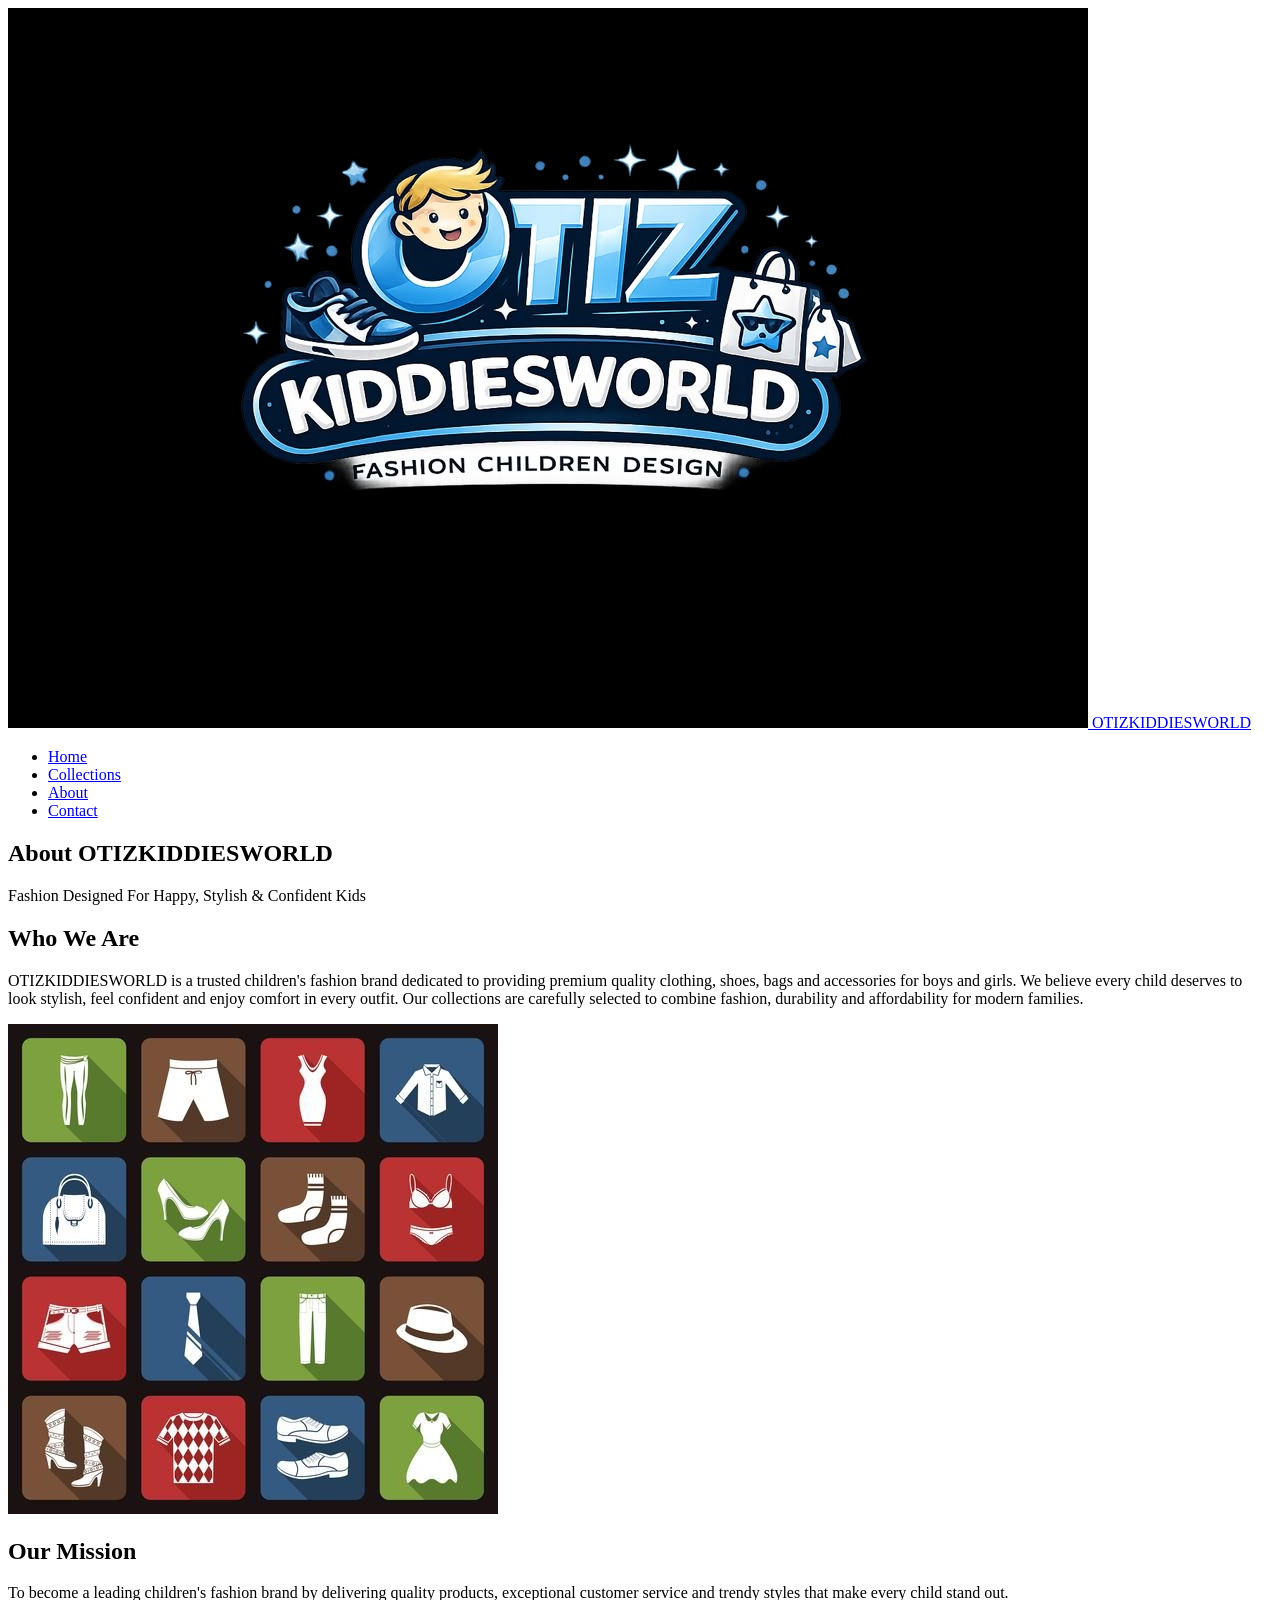
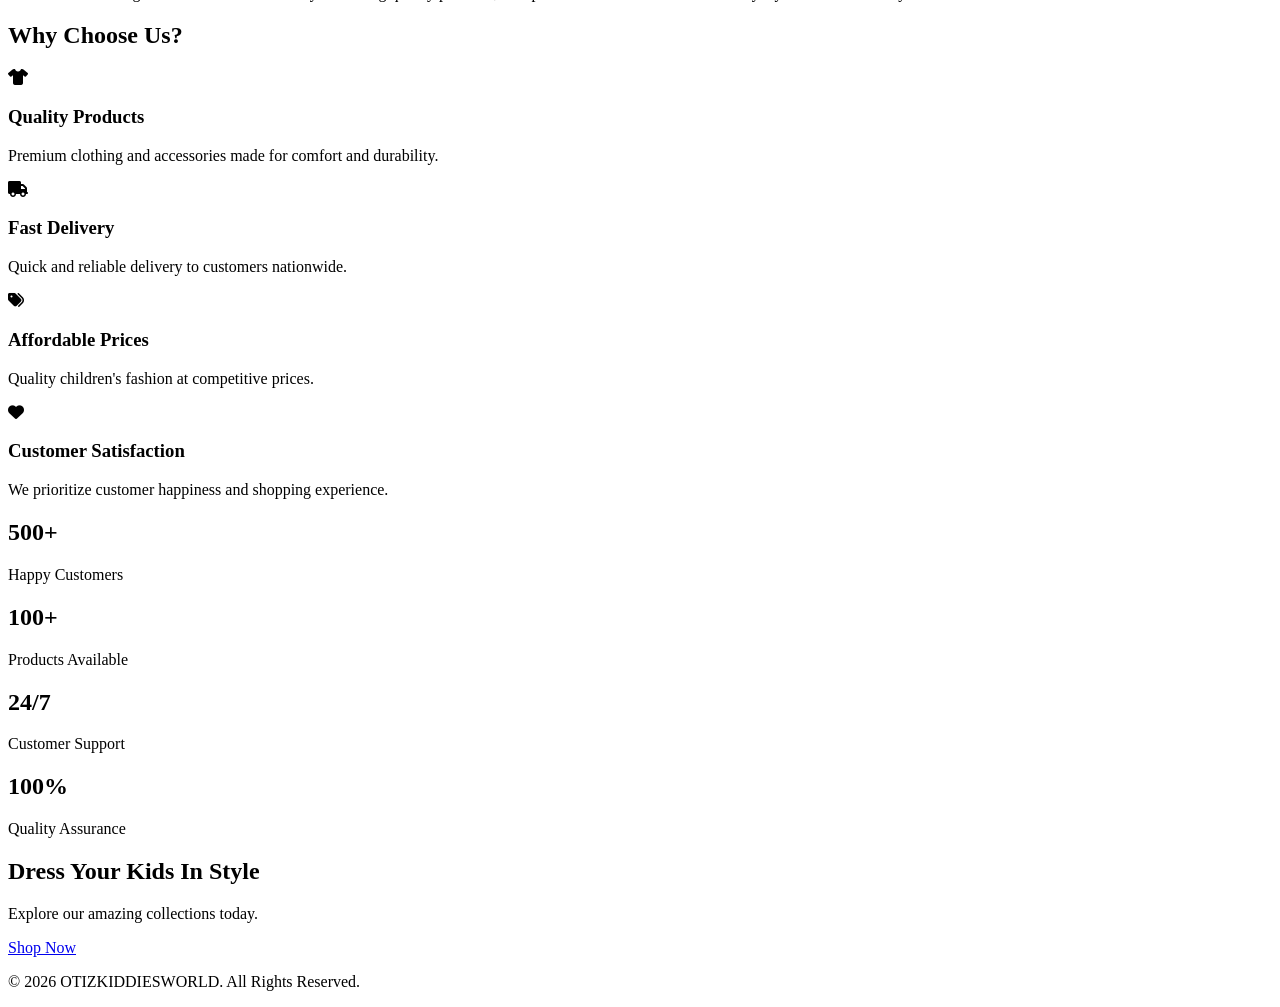
==== HTML/aboutus.html @ ceaf40c3 "Finished everything in OTIZKIDDIES" ====
<!DOCTYPE html>
<html lang="en">
<head>
<meta charset="UTF-8">
<meta name="viewport" content="width=device-width, initial-scale=1.0">

<title>About Us | OTIZKIDDIESWORLD</title>

<link rel="stylesheet" href="/css/aboutus.css">

<link rel="stylesheet"
href="https://cdnjs.cloudflare.com/ajax/libs/font-awesome/6.5.1/css/all.min.css">
    <script src="/js/loader.js"></script>
</head>

<body>

<header>

<nav class="navbar">

<a href="/HTML/OTIZKIDDIES.html" class="logo">
    <img src="/image/WhatsApp Image 2026-06-20 at 2.26.59 AM.jpeg" alt="OTIZKIDDIESWORLD Logo">
    <span>OTIZKIDDIESWORLD</span>
</a>

<ul class="nav-links">

<li><a href="/HTML/OTIZKIDDIES.html">Home</a></li>
<li><a href="/HTML/collection.html">Collections</a></li>
<li><a href="/HTML/aboutus.html">About</a></li>
<li><a href="contact.html">Contact</a></li>


</ul>

</nav>

</header>

<section class="hero">

<div class="hero-content">

<h1>About OTIZKIDDIESWORLD</h1>

<p>
Fashion Designed For Happy, Stylish & Confident Kids
</p>

</div>

</section>

<section class="about-section">

<div class="about-text">

<h2>Who We Are</h2>

<p>
OTIZKIDDIESWORLD is a trusted children's fashion brand
dedicated to providing premium quality clothing, shoes,
bags and accessories for boys and girls.

We believe every child deserves to look stylish,
feel confident and enjoy comfort in every outfit.

Our collections are carefully selected to combine
fashion, durability and affordability for modern families.
</p>

</div>

<div class="about-image">

<img src="/image/Descargar Iconos de ropa conjunto plano gratis.jpg" alt="OTIZKIDDIESWORLD">

</div>

</section>

<section class="mission">

<h2>Our Mission</h2>

<p>
To become a leading children's fashion brand by delivering
quality products, exceptional customer service and trendy
styles that make every child stand out.
</p>

</section>

<section class="values">

<h2>Why Choose Us?</h2>

<div class="value-container">

<div class="value-box">

<i class="fas fa-shirt"></i>

<h3>Quality Products</h3>

<p>
Premium clothing and accessories made for comfort and durability.
</p>

</div>

<div class="value-box">

<i class="fas fa-truck"></i>

<h3>Fast Delivery</h3>

<p>
Quick and reliable delivery to customers nationwide.
</p>

</div>

<div class="value-box">

<i class="fas fa-tags"></i>

<h3>Affordable Prices</h3>

<p>
Quality children's fashion at competitive prices.
</p>

</div>

<div class="value-box">

<i class="fas fa-heart"></i>

<h3>Customer Satisfaction</h3>

<p>
We prioritize customer happiness and shopping experience.
</p>

</div>

</div>

</section>

<section class="stats">

<div class="stat-box">

<h2>500+</h2>

<p>Happy Customers</p>

</div>

<div class="stat-box">

<h2>100+</h2>

<p>Products Available</p>

</div>

<div class="stat-box">

<h2>24/7</h2>

<p>Customer Support</p>

</div>

<div class="stat-box">

<h2>100%</h2>

<p>Quality Assurance</p>

</div>

</section>

<section class="cta">

<h2>Dress Your Kids In Style</h2>

<p>
Explore our amazing collections today.
</p>

<a href="/HTML/collection.html" class="shop-btn">
Shop Now
</a>

</section>

<footer>

<p>
© 2026 OTIZKIDDIESWORLD. All Rights Reserved.
</p>

</footer>

<script src="/js/aboutus.js"></script>

</body>
</html>
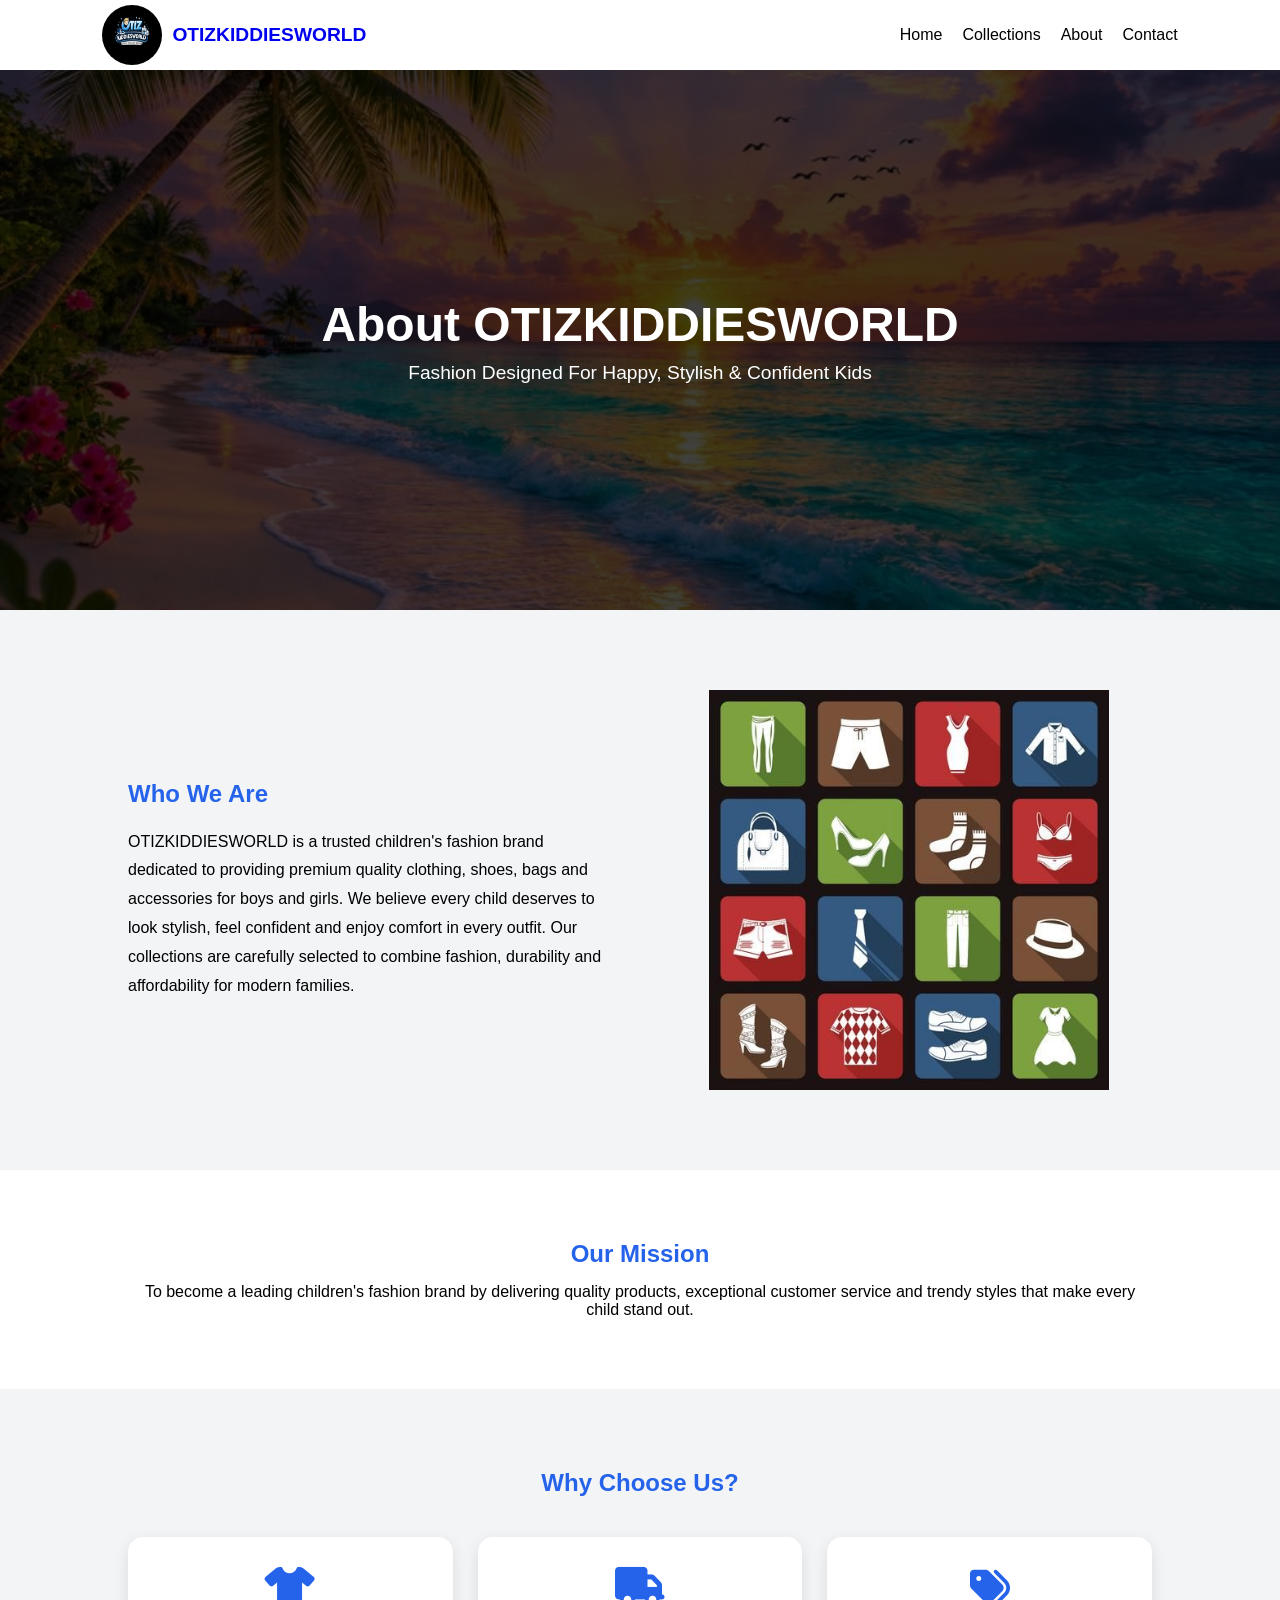
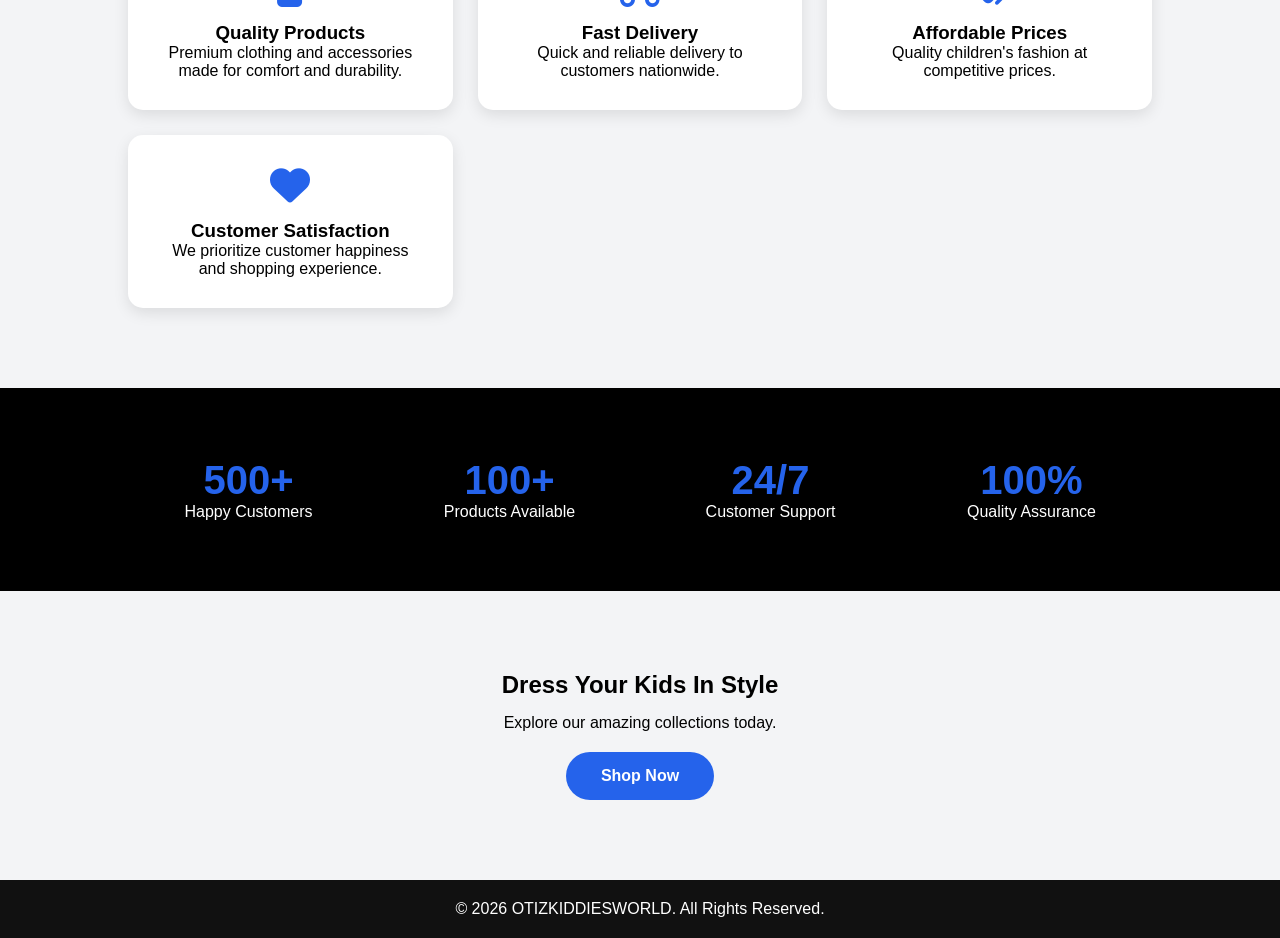
==== commit 3f71bff5: "fix: correct asset paths to relative CSS/JS/image folders Links and script/stylesheet references use" ====
--- a/HTML/aboutus.html
+++ b/HTML/aboutus.html
@@ -6,11 +6,11 @@
 
 <title>About Us | OTIZKIDDIESWORLD</title>
 
-<link rel="stylesheet" href="/css/aboutus.css">
+<link rel="stylesheet" href="../CSS/aboutus.css">
 
 <link rel="stylesheet"
 href="https://cdnjs.cloudflare.com/ajax/libs/font-awesome/6.5.1/css/all.min.css">
-    <script src="/js/loader.js"></script>
+    <script src="../JS/loader.js"></script>
 </head>
 
 <body>
@@ -19,17 +19,17 @@
 
 <nav class="navbar">
 
-<a href="/HTML/OTIZKIDDIES.html" class="logo">
-    <img src="/image/WhatsApp Image 2026-06-20 at 2.26.59 AM.jpeg" alt="OTIZKIDDIESWORLD Logo">
+<a href="../HTML/index.html" class="logo">
+    <img src="../image/WhatsApp Image 2026-06-20 at 2.26.59 AM.jpeg" alt="OTIZKIDDIESWORLD Logo">
     <span>OTIZKIDDIESWORLD</span>
 </a>
 
 <ul class="nav-links">
 
-<li><a href="/HTML/OTIZKIDDIES.html">Home</a></li>
-<li><a href="/HTML/collection.html">Collections</a></li>
-<li><a href="/HTML/aboutus.html">About</a></li>
-<li><a href="contact.html">Contact</a></li>
+<li><a href="../HTML/index.html">Home</a></li>
+<li><a href="../HTML/collection.html">Collections</a></li>
+<li><a href="../HTML/aboutus.html">About</a></li>
+<li><a href="../HTML/contact.html">Contact</a></li>
 
 
 </ul>
@@ -74,7 +74,7 @@
 
 <div class="about-image">
 
-<img src="/image/Descargar Iconos de ropa conjunto plano gratis.jpg" alt="OTIZKIDDIESWORLD">
+<img src="../image/Descargar Iconos de ropa conjunto plano gratis.jpg" alt="OTIZKIDDIESWORLD">
 
 </div>
 
@@ -194,7 +194,7 @@
 Explore our amazing collections today.
 </p>
 
-<a href="/HTML/collection.html" class="shop-btn">
+<a href="../HTML/collection.html" class="shop-btn">
 Shop Now
 </a>
 
@@ -208,7 +208,7 @@
 
 </footer>
 
-<script src="/js/aboutus.js"></script>
+<script src="../JS/aboutus.js"></script>
 
 </body>
 </html>
--- a/CSS/aboutus.css
+++ b/CSS/aboutus.css
@@ -0,0 +1,379 @@
+*{
+margin:0;
+padding:0;
+box-sizing:border-box;
+font-family:'Poppins',sans-serif;
+}
+:root{
+--primary:#2563eb;
+--dark:#111827;
+--light:#ffffff;
+--gray:#f3f4f6;
+}
+body{
+    background:var(--gray);
+}
+a{
+    text-decoration: none;
+}
+.logo span{
+    text-decoration: none;
+        font-weight: bold;
+    font-size: 1.2rem;
+
+}
+.navbar{
+background:white;
+padding:5px 8%;
+display:flex;
+justify-content:space-between;
+align-items:center;
+}
+
+.logo{
+display:flex;
+align-items:center;
+gap:10px;
+}
+
+.logo img{
+width:60px;
+height:60px;
+border-radius:50%;
+}
+
+.logo h2{
+color:#2563eb;
+}
+
+.nav-links{
+display:flex;
+list-style:none;
+gap:20px;
+flex-wrap: wrap;
+}
+
+.nav-links a{
+text-decoration:none;
+color:black;
+}
+
+.hero{
+height:60vh;
+display:flex;
+justify-content:center;
+align-items:center;
+text-align:center;
+background:linear-gradient(
+rgba(0,0,0,.75),
+rgba(0,0,0,.75)
+),
+url(/image/Peaceful\ Serene\ Sunrise\ 🌅🌊.jpg);
+background-size:cover;
+background-position:center;
+}
+
+.hero-content h1{
+font-size:3rem;
+color:white;
+margin-bottom:10px;
+}
+
+.hero-content p{
+color:white;
+font-size:1.2rem;
+}
+
+.about-section{
+padding:80px 10%;
+display:grid;
+grid-template-columns:1fr 1fr;
+gap:50px;
+align-items:center;
+}
+
+.about-text h2{
+color:#2563eb;
+margin-bottom:20px;
+}
+
+.about-text p{
+line-height:1.8;
+}
+
+.about-image img{
+width:100%;
+max-width:400px;
+display:block;
+margin:auto;
+}
+
+.mission{
+background:white;
+padding:70px 10%;
+text-align:center;
+}
+
+.mission h2{
+color:#2563eb;
+margin-bottom:15px;
+}
+
+.values{
+padding:80px 10%;
+}
+
+.values h2{
+text-align:center;
+margin-bottom:40px;
+color:#2563eb;
+}
+
+.value-container{
+display:grid;
+grid-template-columns:
+repeat(auto-fit,minmax(250px,1fr));
+gap:25px;
+}
+
+.value-box{
+background:white;
+padding:30px;
+border-radius:15px;
+text-align:center;
+box-shadow:0 5px 15px rgba(0,0,0,.1);
+transition:.4s;
+}
+
+.value-box:hover{
+transform:translateY(-10px);
+}
+
+.value-box i{
+font-size:40px;
+color:#2563eb;
+margin-bottom:15px;
+}
+
+.stats{
+background:#000;
+padding:70px 10%;
+display:grid;
+grid-template-columns:
+repeat(auto-fit,minmax(200px,1fr));
+gap:20px;
+text-align:center;
+}
+
+.stat-box h2{
+color:#2563eb;
+font-size:40px;
+}
+
+.stat-box p{
+color:white;
+}
+
+.cta{
+padding:80px 10%;
+text-align:center;
+}
+
+.cta h2{
+margin-bottom:15px;
+}
+
+.shop-btn{
+display:inline-block;
+margin-top:20px;
+padding:15px 35px;
+background:#2563eb;
+color:white;
+text-decoration:none;
+border-radius:30px;
+font-weight:bold;
+}
+
+footer{
+background:#111;
+color:white;
+text-align:center;
+padding:20px;
+}
+
+/* ==========================
+   TABLETS (1024px and below)
+========================== */
+
+@media screen and (max-width:1024px){
+
+.about-section{
+    padding:60px 5%;
+    gap:30px;
+}
+
+.hero-content h1{
+    font-size:2.5rem;
+}
+
+.value-container{
+    grid-template-columns:
+    repeat(2,1fr);
+}
+
+.stats{
+    grid-template-columns:
+    repeat(2,1fr);
+}
+
+}
+
+
+/* ==========================
+   MOBILE DEVICES (768px)
+========================== */
+
+@media screen and (max-width:768px){
+
+.navbar{
+    flex-direction:column;
+    gap:15px;
+    text-align:center;
+}
+
+.nav-links{
+    flex-wrap:wrap;
+    justify-content:center;
+}
+
+.hero{
+    height:50vh;
+    padding:20px;
+}
+
+.hero-content h1{
+    font-size:2rem;
+}
+
+.hero-content p{
+    font-size:1rem;
+}
+
+.about-section{
+    grid-template-columns:1fr;
+    text-align:center;
+    padding:50px 20px;
+}
+
+.about-image img{
+    max-width:250px;
+}
+
+.mission{
+    padding:50px 20px;
+}
+
+.values{
+    padding:50px 20px;
+}
+
+.value-container{
+    grid-template-columns:1fr;
+}
+
+.stats{
+    grid-template-columns:1fr 1fr;
+    gap:15px;
+    padding:50px 20px;
+}
+
+.stat-box h2{
+    font-size:30px;
+}
+
+.cta{
+    padding:50px 20px;
+}
+
+.cta h2{
+    font-size:1.8rem;
+}
+
+.shop-btn{
+    width:100%;
+    max-width:300px;
+}
+
+}
+
+
+/* ==========================
+   SMALL PHONES (480px)
+========================== */
+
+@media screen and (max-width:480px){
+
+.logo{
+    flex-direction:column;
+}
+
+.logo img{
+    width:50px;
+    height:50px;
+}
+
+.logo h2{
+    font-size:18px;
+}
+
+.nav-links{
+    flex-direction:column;
+    gap:10px;
+}
+
+.hero{
+    height:45vh;
+}
+
+.hero-content h1{
+    font-size:1.5rem;
+}
+
+.hero-content p{
+    font-size:.9rem;
+}
+
+.about-text h2,
+.mission h2,
+.values h2{
+    font-size:1.5rem;
+}
+
+.about-text p,
+.mission p{
+    font-size:14px;
+    line-height:1.7;
+}
+
+.stats{
+    grid-template-columns:1fr;
+}
+
+.stat-box{
+    padding:10px;
+}
+
+.stat-box h2{
+    font-size:28px;
+}
+
+.cta h2{
+    font-size:1.5rem;
+}
+
+footer{
+    font-size:14px;
+    padding:15px;
+}
+
+}
